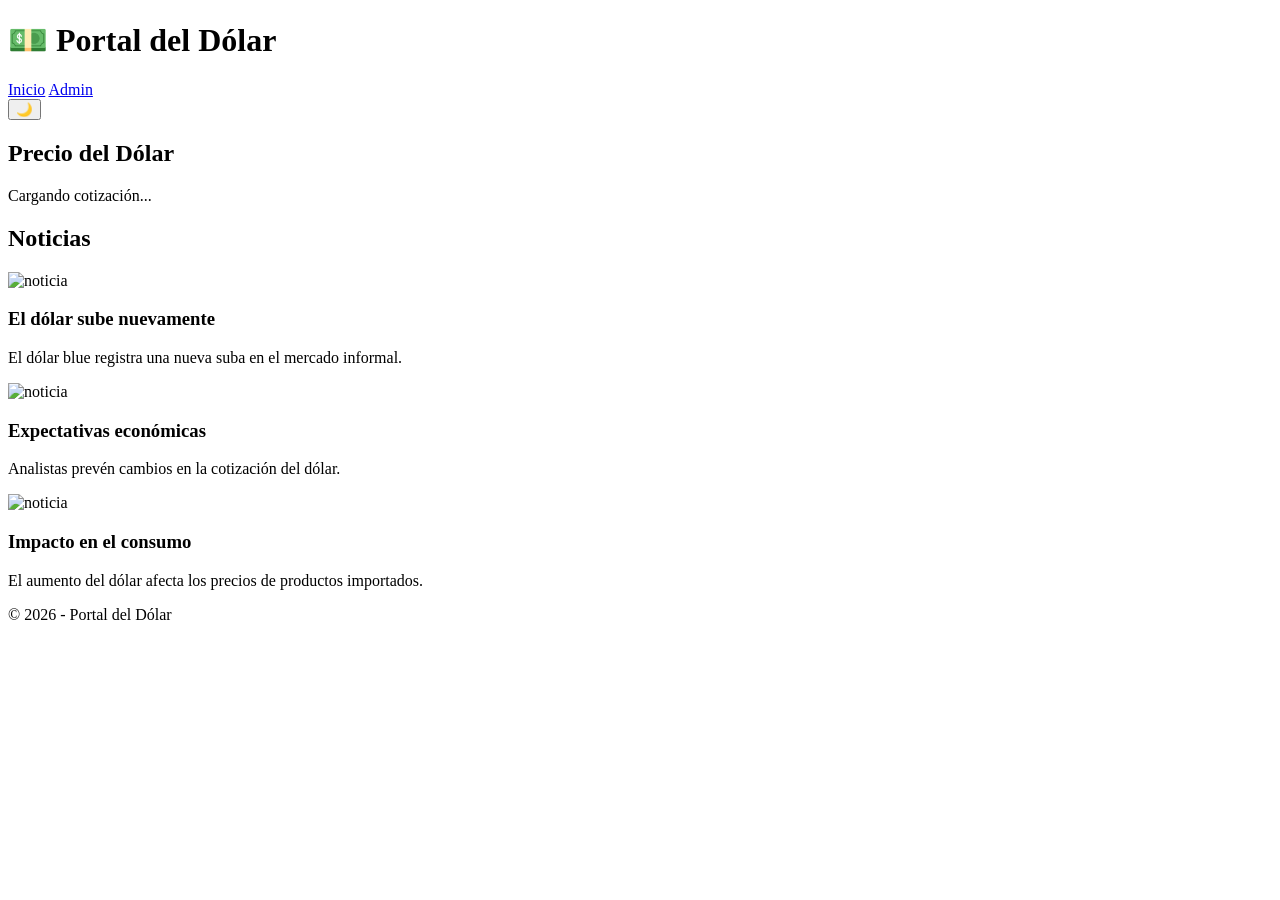
==== index.html @ 28b0de9c "Primer commit" ====
<!DOCTYPE html>
<html lang="es">
<head>
    <meta charset="UTF-8">
    <meta name="viewport" content="width=device-width, initial-scale=1.0">
    <title>Portal del Dólar</title>

    <!-- CSS -->
    <link rel="stylesheet" href="css/styles.css">
</head>
<body>

    <!-- HEADER -->
    <header class="header">
        <h1>💵 Portal del Dólar</h1>

        <nav>
            <a href="index.html">Inicio</a>
            <a href="login.html">Admin</a>
        </nav>

        <!-- Botón dark mode -->
        <button id="theme-toggle">🌙</button>
    </header>


    <!-- SECCIÓN DÓLAR -->
    <section class="dolar">
        <h2>Precio del Dólar</h2>

        <div id="dolar-container">
            <!-- JS va a insertar los valores acá -->
            <p>Cargando cotización...</p>
        </div>
    </section>
    


    <!-- SECCIÓN NOTICIAS -->
    <main class="noticias">
        <h2>Noticias</h2>

        <div id="news-container">
            <!-- JS va a renderizar las noticias -->
        </div>
    </main>


    <!-- FOOTER -->
    <footer class="footer">
        <p>© 2026 - Portal del Dólar</p>
    </footer>


    <!-- JS -->
    <script src="js/main.js"></script>
</body>
</html>
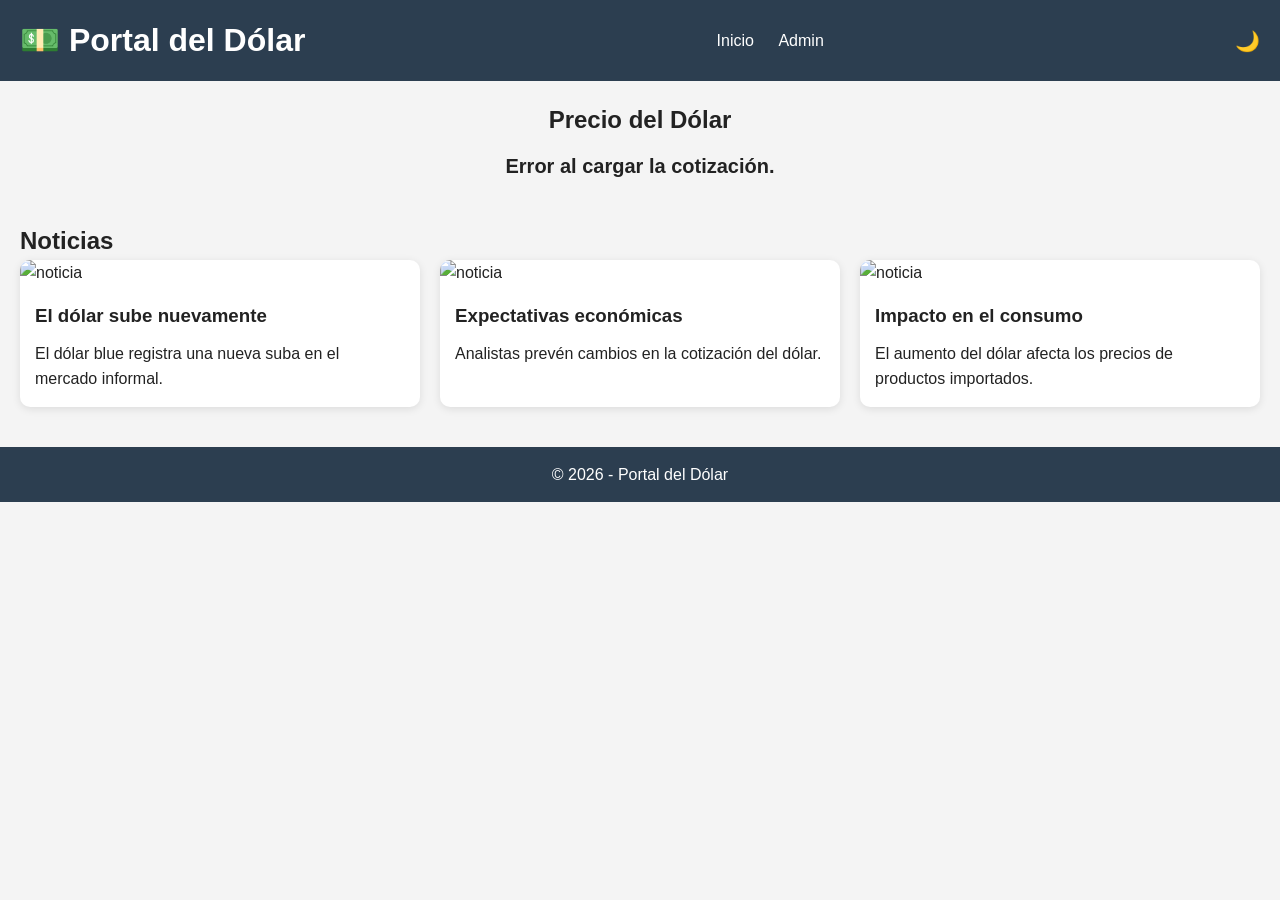
==== commit b113cca4: "Se agrego la API y luego se desarrollo el admin" ====
--- a/index.html
+++ b/index.html
@@ -6,7 +6,7 @@
     <title>Portal del Dólar</title>
 
     <!-- CSS -->
-    <link rel="stylesheet" href="css/styles.css">
+    <link rel="stylesheet" href="css/style.css">
 </head>
 <body>
 
--- a/css/style.css
+++ b/css/style.css
@@ -0,0 +1,114 @@
+/* RESET BÁSICO */
+* {
+    margin: 0;
+    padding: 0;
+    box-sizing: border-box;
+}
+
+/* VARIABLES (te sirve después para dark mode) */
+:root {
+    --bg-color: #f4f4f4;
+    --text-color: #222;
+    --primary-color: #2c3e50;
+    --card-bg: #ffffff;
+}
+
+/* ESTILO GENERAL */
+body {
+    font-family: Arial, Helvetica, sans-serif;
+    background-color: var(--bg-color);
+    color: var(--text-color);
+    line-height: 1.6;
+}
+
+/* HEADER */
+.header {
+    background-color: var(--primary-color);
+    color: white;
+    padding: 15px 20px;
+
+    display: flex;
+    justify-content: space-between;
+    align-items: center;
+}
+
+.header nav a {
+    color: white;
+    text-decoration: none;
+    margin: 0 10px;
+}
+
+.header nav a:hover {
+    text-decoration: underline;
+}
+
+/* BOTÓN DARK MODE */
+#theme-toggle {
+    background: none;
+    border: none;
+    font-size: 20px;
+    cursor: pointer;
+    color: white;
+}
+
+/* SECCIÓN DÓLAR */
+.dolar {
+    padding: 20px;
+    text-align: center;
+}
+
+#dolar-container {
+    margin-top: 10px;
+    font-size: 20px;
+    font-weight: bold;
+}
+
+/* NOTICIAS */
+.noticias {
+    padding: 20px;
+}
+
+/* GRID DE NOTICIAS */
+#news-container {
+    display: grid;
+    grid-template-columns: repeat(auto-fit, minmax(250px, 1fr));
+    gap: 20px;
+}
+
+/* TARJETA DE NOTICIA */
+.card {
+    background-color: var(--card-bg);
+    border-radius: 10px;
+    overflow: hidden;
+
+    box-shadow: 0 2px 8px rgba(0,0,0,0.1);
+
+    transition: transform 0.2s;
+}
+
+.card:hover {
+    transform: scale(1.02);
+}
+
+.card img {
+    width: 100%;
+    height: 150px;
+    object-fit: cover;
+}
+
+.card-content {
+    padding: 15px;
+}
+
+.card-content h3 {
+    margin-bottom: 10px;
+}
+
+/* FOOTER */
+.footer {
+    text-align: center;
+    padding: 15px;
+    margin-top: 20px;
+    background-color: var(--primary-color);
+    color: white;
+}
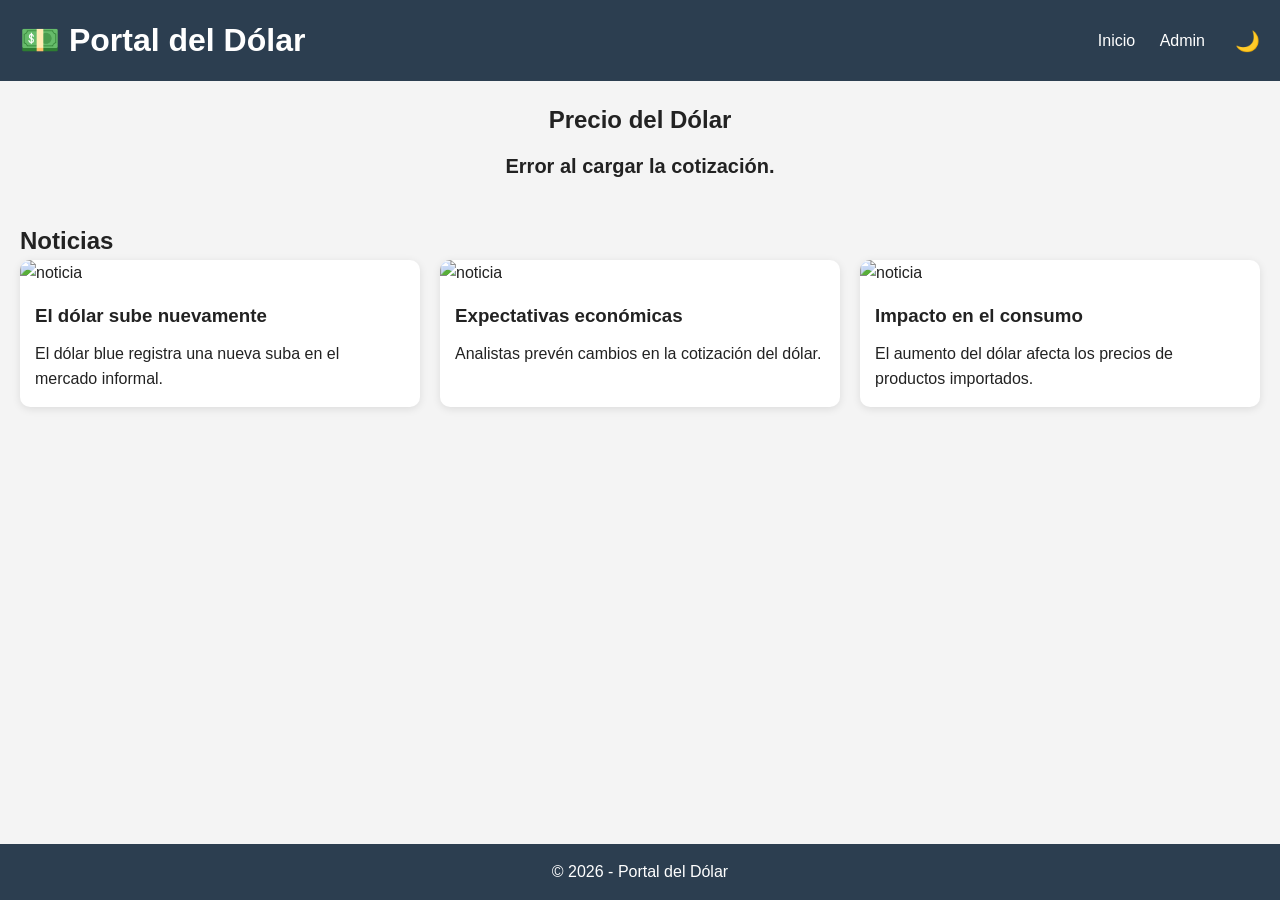
==== commit 437b22f8: "Adapte el dark mode para el login y el admin" ====
--- a/index.html
+++ b/index.html
@@ -10,13 +10,15 @@
 </head>
 <body>
 
+
+
     <!-- HEADER -->
     <header class="header">
         <h1>💵 Portal del Dólar</h1>
 
-        <nav>
+        <nav class="menu">
             <a href="index.html">Inicio</a>
-            <a href="login.html">Admin</a>
+            <a href="admin.html">Admin</a>
         </nav>
 
         <!-- Botón dark mode -->
--- a/css/style.css
+++ b/css/style.css
@@ -13,12 +13,31 @@
     --card-bg: #ffffff;
 }
 
+.dark-mode {
+    --bg-color: #121212;
+    --text-color: #f4f4f4;
+    --primary-color: #1f2937;
+    --card-bg: #1e1e1e;
+}
+
 /* ESTILO GENERAL */
+
+
+/* HEADER */
+
+/*  CAMBIO EN EL BODY Y EN EL MAIN PARA CORREGIR EL FOOTER*/
 body {
     font-family: Arial, Helvetica, sans-serif;
     background-color: var(--bg-color);
     color: var(--text-color);
     line-height: 1.6;
+    display: flex;
+    flex-direction: column;
+    min-height: 100vh;
+}
+
+main {
+    flex: 1;
 }
 
 /* HEADER */
@@ -26,21 +45,22 @@
     background-color: var(--primary-color);
     color: white;
     padding: 15px 20px;
-
     display: flex;
-    justify-content: space-between;
     align-items: center;
 }
 
-.header nav a {
-    color: white;
-    text-decoration: none;
-    margin: 0 10px;
+.menu {
+    margin-left: auto; /* empuja el menú hacia la derecha */
+    margin-right: 30px; /* separa del botón luna */
 }
 
-.header nav a:hover {
-    text-decoration: underline;
+.menu a {
+    margin-left: 20px;
+    text-decoration: none;
+    color: white;
 }
+
+/* HASTA AQUI EL CAMBIO DEL FOOTER Y EL HEADER*/
 
 /* BOTÓN DARK MODE */
 #theme-toggle {
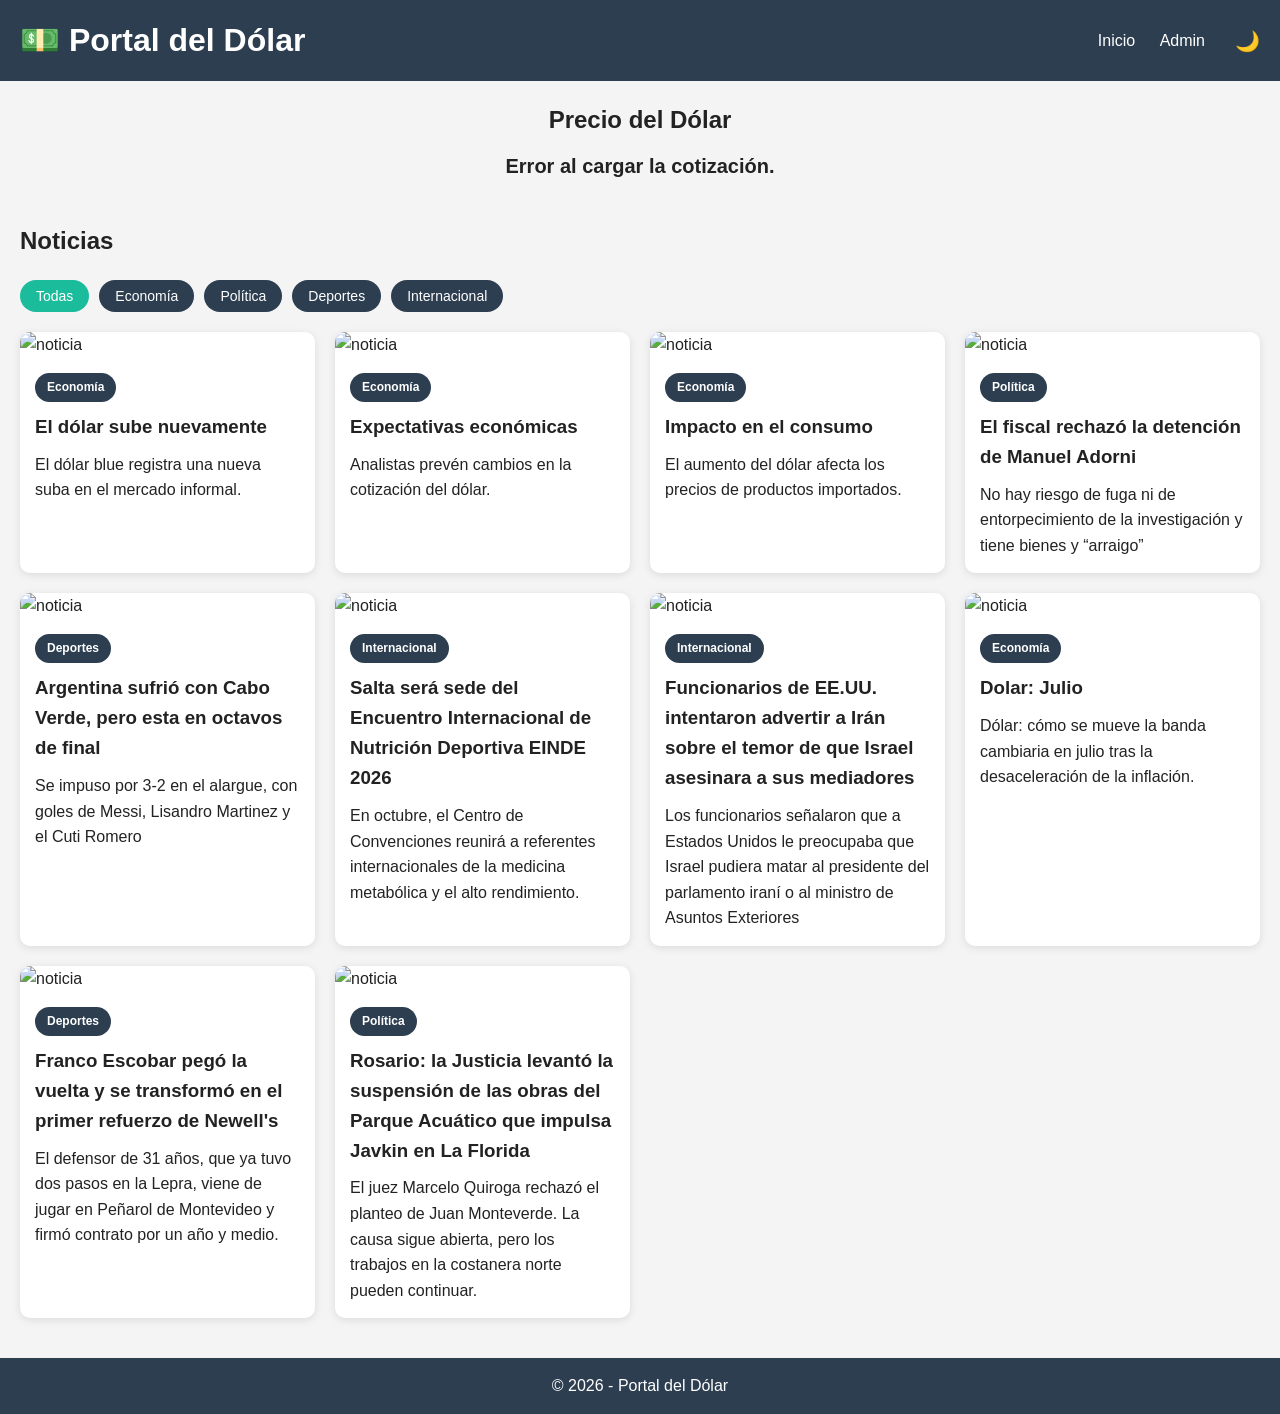
==== commit a9fd25e4: "realice el agregado de las categorias y la modificacion del html, css y js" ====
--- a/index.html
+++ b/index.html
@@ -9,8 +9,6 @@
     <link rel="stylesheet" href="css/style.css">
 </head>
 <body>
-
-
 
     <!-- HEADER -->
     <header class="header">
@@ -25,36 +23,40 @@
         <button id="theme-toggle">🌙</button>
     </header>
 
-
     <!-- SECCIÓN DÓLAR -->
     <section class="dolar">
         <h2>Precio del Dólar</h2>
 
         <div id="dolar-container">
-            <!-- JS va a insertar los valores acá -->
             <p>Cargando cotización...</p>
         </div>
     </section>
-    
-
 
     <!-- SECCIÓN NOTICIAS -->
     <main class="noticias">
         <h2>Noticias</h2>
+
+        <!-- FILTRO DE CATEGORÍAS -->
+        <div class="filtros">
+            <button class="filtro-btn active" data-categoria="Todas">Todas</button>
+            <button class="filtro-btn" data-categoria="Economía">Economía</button>
+            <button class="filtro-btn" data-categoria="Política">Política</button>
+            <button class="filtro-btn" data-categoria="Deportes">Deportes</button>
+            <button class="filtro-btn" data-categoria="Internacional">Internacional</button>
+        </div>
 
         <div id="news-container">
             <!-- JS va a renderizar las noticias -->
         </div>
     </main>
 
-
     <!-- FOOTER -->
     <footer class="footer">
         <p>© 2026 - Portal del Dólar</p>
     </footer>
 
-
     <!-- JS -->
     <script src="js/main.js"></script>
+
 </body>
 </html>
--- a/css/style.css
+++ b/css/style.css
@@ -25,7 +25,7 @@
 
 /* HEADER */
 
-/*  CAMBIO EN EL BODY Y EN EL MAIN PARA CORREGIR EL FOOTER*/
+
 body {
     font-family: Arial, Helvetica, sans-serif;
     background-color: var(--bg-color);
@@ -60,7 +60,6 @@
     color: white;
 }
 
-/* HASTA AQUI EL CAMBIO DEL FOOTER Y EL HEADER*/
 
 /* BOTÓN DARK MODE */
 #theme-toggle {
@@ -87,6 +86,52 @@
 .noticias {
     padding: 20px;
 }
+
+/* ===== FILTRO DE CATEGORÍAS ===== */
+
+.filtros {
+    display: flex;
+    gap: 10px;
+    flex-wrap: wrap;
+    margin: 20px 0;
+}
+
+.filtro-btn {
+    background-color: var(--primary-color);
+    color: white;
+    border: none;
+    border-radius: 20px;
+    padding: 8px 16px;
+    cursor: pointer;
+    font-size: 14px;
+    transition: 0.3s;
+}
+
+.filtro-btn:hover {
+    background-color: #34495e;
+}
+
+.filtro-btn.active {
+    background-color: #1abc9c;
+}
+
+.card-content h3 {
+    margin-bottom: 10px;
+}
+
+/* ===== ETIQUETA DE CATEGORÍA ===== */
+
+.badge {
+    display: inline-block;
+    background-color: #2c3e50;
+    color: white;
+    padding: 5px 12px;
+    border-radius: 20px;
+    font-size: 12px;
+    font-weight: bold;
+    margin-bottom: 10px;
+}
+
 
 /* GRID DE NOTICIAS */
 #news-container {
